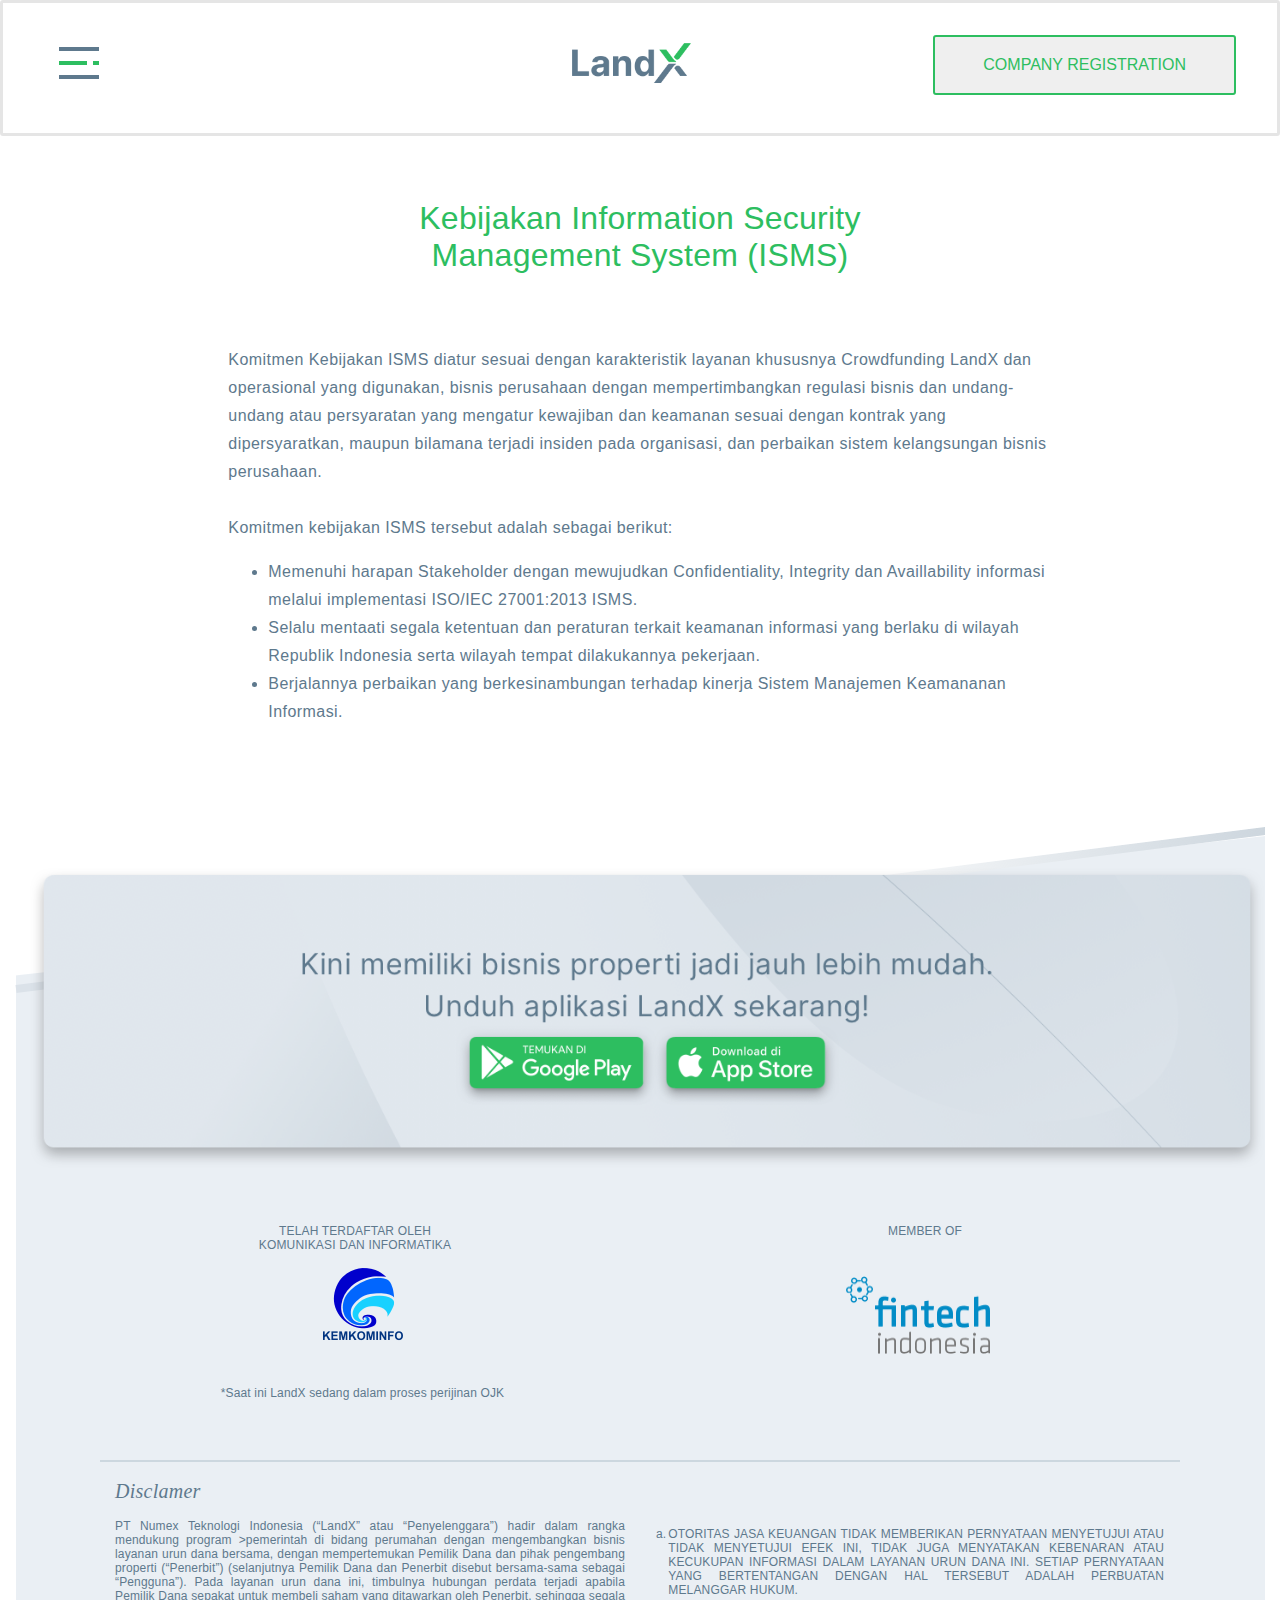
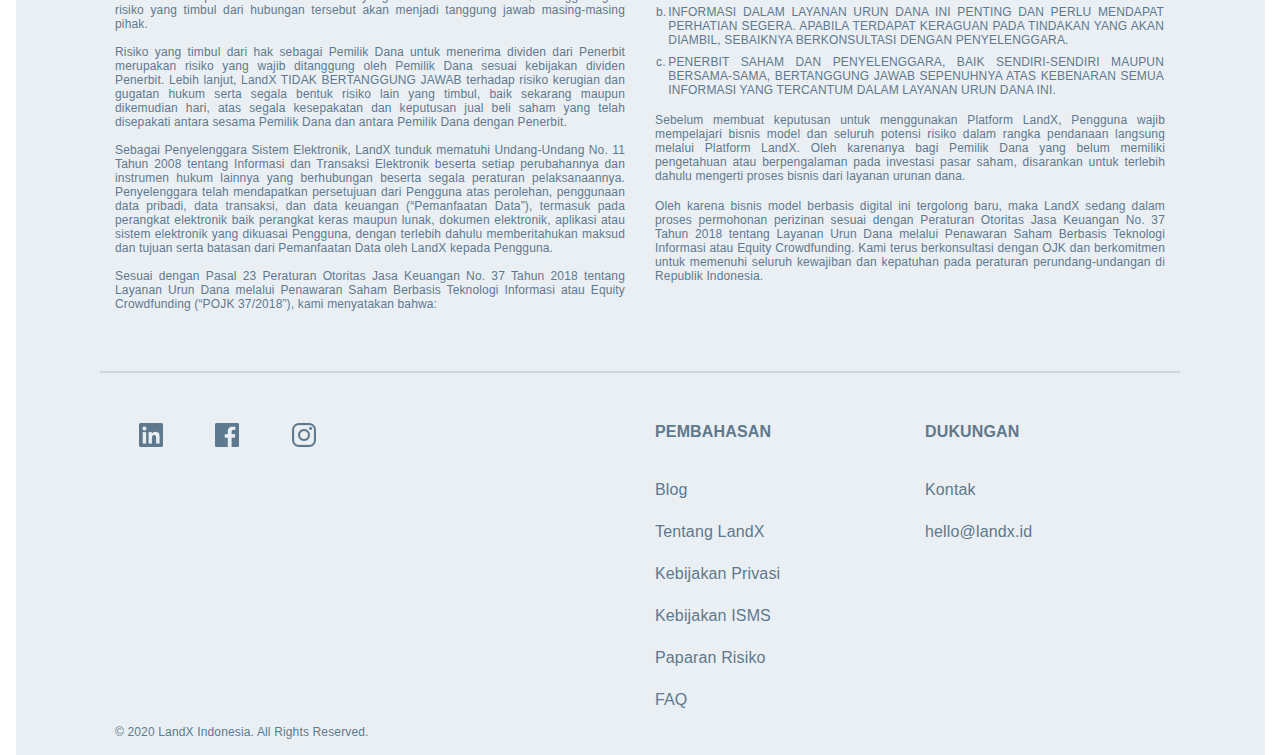
==== isms_page.html @ e966cb38 "Merge pull request #1 from aanragilj/landingaan" ====
<!doctype html>
<html lang="en">
  <head>
    <!-- Required meta tags -->
    <meta charset="utf-8">
    <meta name="viewport" content="width=device-width, initial-scale=1, shrink-to-fit=no">

    <!-- Bootstrap CSS -->
    <link rel="stylesheet" href="https://stackpath.bootstrapcdn.com/bootstrap/4.4.1/css/bootstrap.min.css" integrity="sha384-Vkoo8x4CGsO3+Hhxv8T/Q5PaXtkKtu6ug5TOeNV6gBiFeWPGFN9MuhOf23Q9Ifjh" crossorigin="anonymous">
    <link rel="stylesheet" type="text/css" href="style_isms.css">

    <title>Kebijakan ISMS</title>
  </head>

  <body>

    <!-- Navbar -->

    <div class="container-fluid sticky-top" style="padding: 32px 24px;" id="navbar">
        <div class="row">
          <div class="col-lg" style="text-align:left">
            <img src="img/hamburgerMenu.svg" alt="hamburgerMenu" id="hamburgerMenu">
          </div>
          <div class="col-lg" style="text-align:center" class="img-fluid">
            <img src="img/LandX_Logo.png" alt="LandX Logo" id="logolandx">
          </div>
          <div class="col-lg" style="text-align:right" id="companyregistration" class="img-fliuid">
            <button id="lx_btn_outline">COMPANY REGISTRATION</button> 
          </div>
        </div>
      </div>

      <!-- Tittle -->

      <div class="container-fluid" style="padding: 0px 0px;">
        <div class="row">
          <div class="col-lg">
            <h1 id="h-1" style="text-align: center;">Kebijakan Information Security <br>Management System (ISMS)</h1>  
          <div class="col-lg" style="text-align: center;" style="padding-top: 32px;">
          </div>
      <div class="container-fluid" style="padding-top: 48px;">
        <div class="row">
          <div class="col-2" style="padding: 0x 0px;">
          </div>

          <div class="col-8">
            <p class="p2">
                Komitmen Kebijakan ISMS diatur sesuai dengan karakteristik layanan khususnya Crowdfunding LandX dan operasional 
                yang digunakan, bisnis perusahaan dengan mempertimbangkan regulasi bisnis dan undang-undang atau persyaratan yang 
                mengatur kewajiban dan keamanan sesuai dengan kontrak yang dipersyaratkan, maupun bilamana terjadi insiden pada organisasi, 
                dan perbaikan sistem kelangsungan bisnis perusahaan.</br>
              
            <br>
            Komitmen kebijakan ISMS tersebut adalah sebagai berikut: <br>
            <ul>
              <li class="p2">Memenuhi harapan Stakeholder dengan mewujudkan Confidentiality, Integrity dan Availlability informasi melalui 
                implementasi ISO/IEC 27001:2013 ISMS. </li>
              <li class="p2">Selalu mentaati segala ketentuan dan peraturan terkait keamanan informasi yang berlaku di wilayah Republik 
                Indonesia serta wilayah tempat dilakukannya pekerjaan.</li>
              <li class="p2">Berjalannya perbaikan yang berkesinambungan terhadap kinerja Sistem Manajemen Keamananan Informasi.</li>
            </ul>
          </div>

          <div class="col-2">
          </div>
        </div>

      <!--Footer-->

    <div class="container-fluid" id="lx_footer" style="padding-top: 126px">

      <div class="row">
    
        <div class="col-lg" style="text-align: center;" class="img-fluid">
          <img src="img/card_unduh.png" id="card_unduh">
          <div class="col" style="text-align: center;">
          <div class="row" style="text-align: center;">
    
            <div class="container" style="padding-top: 56px;">
            <div class="row">
            <div class="col" style="text-align: center;">
              <p id="p4">TELAH TERDAFTAR OLEH <br> KOMUNIKASI DAN INFORMATIKA </br></p>
            </div>
            <div class="col" style="text-align: center;">
              <p id="p4">MEMBER OF</p>
            </div>
          </div>
      <div class="container">
        <div class="row">
        <div class="col" style="text-align: center;" style="padding-top: 32px;">
          <img src="img/logo_kemkominfo.png" id="logo_kemkominfo">
        </div>
        <div class="col" style="text-align: center;" style="padding-top: 32px;">
          <img src="img/Fintech Logo.png" id="fintech_indo">
        </div>
        </div>
      </div>
          <div class="container">
            <div class="row">
            <div class="col" style="text-align: center;" style="padding-top: 96px;">
              <p id="p4" style="padding-top: 32px;">*Saat ini LandX sedang dalam proses perijinan OJK</p>
            </div>
            <div class="col" style="text-align: center;">
              <p id="p3" style="padding-top: 32px;"></p>
            </div>
          </div>
            <div class="containter-fluid">
              <div class="row">
                <div class="col" style="padding-top: 32px;" style="text-align: center;">
                  <img src="img/line_footer.png" id="line_footer">
                </div>
              </div>
            <div class="container-fluid">
              <div class="row">
                <div class="col">
                  <p id="p2-1" style="text-align: left;"><i>Disclamer</i></p>
                </div>
              </div>
              <div class="row">
                <div class="col">
                  <p id="p4" style="text-align: justify;">
                    PT Numex Teknologi Indonesia (“LandX” atau “Penyelenggara”) hadir dalam rangka mendukung program
                    >pemerintah di bidang perumahan dengan mengembangkan bisnis layanan urun dana bersama, dengan
                    mempertemukan Pemilik Dana dan pihak pengembang properti (“Penerbit”) (selanjutnya Pemilik Dana 
                    dan Penerbit disebut bersama-sama sebagai “Pengguna”). Pada layanan urun dana ini, 
                    timbulnya hubungan perdata terjadi apabila Pemilik Dana sepakat untuk membeli saham yang ditawarkan 
                    oleh Penerbit, sehingga segala risiko yang timbul dari hubungan tersebut akan menjadi tanggung jawab 
                    masing-masing pihak.</br>
    
                    
                    <br>Risiko yang timbul dari hak sebagai Pemilik Dana untuk menerima dividen dari Penerbit 
                    merupakan risiko yang wajib ditanggung oleh Pemilik Dana sesuai kebijakan dividen Penerbit. Lebih lanjut, 
                    LandX TIDAK BERTANGGUNG JAWAB terhadap risiko kerugian dan gugatan hukum serta segala bentuk risiko lain yang timbul, 
                    baik sekarang maupun dikemudian hari, atas segala kesepakatan dan keputusan jual beli saham yang telah disepakati 
                    antara sesama Pemilik Dana dan antara Pemilik Dana dengan Penerbit.</br>
                    
                    <br>
                    Sebagai Penyelenggara Sistem Elektronik, LandX tunduk mematuhi Undang-Undang No. 11 Tahun 2008 
                    tentang Informasi dan Transaksi Elektronik beserta setiap perubahannya dan instrumen hukum lainnya 
                    yang berhubungan beserta segala peraturan pelaksanaannya. Penyelenggara telah mendapatkan persetujuan 
                    dari Pengguna atas perolehan, penggunaan data pribadi, data transaksi, dan data keuangan (“Pemanfaatan Data”), 
                    termasuk pada perangkat elektronik baik perangkat keras maupun lunak, dokumen elektronik, aplikasi atau sistem 
                    elektronik yang dikuasai Pengguna, dengan terlebih dahulu memberitahukan maksud dan tujuan serta batasan dari 
                    Pemanfaatan Data oleh LandX kepada Pengguna. </br>
                    
                    <br>
                    Sesuai dengan Pasal 23 Peraturan Otoritas Jasa Keuangan No. 37 Tahun 2018 
                    tentang Layanan Urun Dana melalui Penawaran Saham Berbasis Teknologi Informasi 
                    atau Equity Crowdfunding (“POJK 37/2018”), kami menyatakan bahwa: <br>
                  </p>
                </div>
                <div class="col" style="text-align: right;" class="">
                  <table>
                    <tr>
                      <td id="p6" style="vertical-align: text-top;">a.</td>
                      <td id="p6" style="text-align: justify;">OTORITAS JASA KEUANGAN TIDAK MEMBERIKAN PERNYATAAN MENYETUJUI ATAU TIDAK MENYETUJUI
                        EFEK INI, TIDAK JUGA MENYATAKAN KEBENARAN ATAU KECUKUPAN INFORMASI DALAM LAYANAN URUN
                        DANA INI. SETIAP PERNYATAAN YANG BERTENTANGAN DENGAN HAL TERSEBUT ADALAH PERBUATAN MELANGGAR HUKUM.</td>
                    </tr>
                    <tr>
                      <td id="p6" style="vertical-align: text-top;">b.</td>
                      <td id="p6" style="text-align: justify;">INFORMASI DALAM LAYANAN URUN DANA INI PENTING DAN PERLU MENDAPAT PERHATIAN SEGERA. 
                        APABILA TERDAPAT KERAGUAN PADA TINDAKAN YANG AKAN DIAMBIL, SEBAIKNYA BERKONSULTASI 
                        DENGAN PENYELENGGARA.</td>
                    </tr>
                    <tr>
                      <td id="p6" style="vertical-align: text-top;">c.</td>
                      <td id="p6" style="text-align: justify;">PENERBIT SAHAM DAN PENYELENGGARA, BAIK SENDIRI-SENDIRI MAUPUN BERSAMA-SAMA, 
                        BERTANGGUNG JAWAB SEPENUHNYA ATAS KEBENARAN SEMUA INFORMASI YANG TERCANTUM DALAM 
                        LAYANAN URUN DANA INI.</td>
                    </tr>
                  </table>
                  
                  <p id="p7" style="text-align: justify;">
                    Sebelum membuat keputusan untuk menggunakan Platform LandX, Pengguna wajib mempelajari 
                    bisnis model dan seluruh potensi risiko dalam rangka pendanaan langsung melalui Platform LandX. 
                    Oleh karenanya bagi Pemilik Dana yang belum memiliki pengetahuan atau berpengalaman pada investasi 
                    pasar saham, disarankan untuk terlebih dahulu mengerti proses bisnis dari layanan urunan dana.
                  </p>
    
                  <p id="p7" style="text-align: justify;">
                    Oleh karena bisnis model berbasis digital ini tergolong baru, maka LandX sedang dalam proses permohonan 
                    perizinan sesuai dengan Peraturan Otoritas Jasa Keuangan No. 37 Tahun 2018 tentang Layanan Urun Dana melalui 
                    Penawaran Saham Berbasis Teknologi Informasi atau Equity Crowdfunding. Kami terus berkonsultasi dengan OJK 
                    dan berkomitmen untuk memenuhi seluruh kewajiban dan kepatuhan pada peraturan perundang-undangan di Republik Indonesia.
                  </p>
    
                </div>
              </div>
            </div>
    
    
            
            <div class="containter-fluid">
              <div class="row">
                <div class="col-lg" style="padding-top: 32px;" style="text-align: center;">
                  <img src="img/line_footer.png" id="line_footer">
                </div>
              </div>
    
            <div class="container">
              <div class="row">
                <div class="col" style="text-align: left;">
                  <img src="img/linkedin_logo.png" id="socmed_logo">
                  <img src="img/facebook_logo.png" id="socmed_logo">
                  <img src="img/instagram_logo.png" id="socmed_logo">
                </div>
    
                <div class="col" style="text-align: left;">
                  <link rel="stylesheet">
                </div>
                
              <div class="col-lg">
                <img class="col">
                <p id="p8" style="text-align: left;"><b>PEMBAHASAN</b></p>
                <p id="p9" style="text-align: left;">Blog</p>
                <p id="p9" style="text-align: left;">Tentang LandX</p>
                <p id="p9" style="text-align: left;">Kebijakan Privasi</p>
                <p id="p9" style="text-align: left;">Kebijakan ISMS</p>
                <p id="p9" style="text-align: left;">Paparan Risiko</p>
                <p id="p9" style="text-align: left;">FAQ</p>
             </div>
    
             <div class="col-lg">
              <img class="col">
              <p id="p8" style="text-align: left;"><b>DUKUNGAN</b></p>
              <p id="p9" style="text-align: left;">Kontak</p>
              <p id="p9" style="text-align: left;">hello@landx.id</p>
           </div>
           <div class="container">
             <div class="row">
               <div class="col" style="text-align: left;">
                <p id="p7">© 2020 LandX Indonesia. All Rights Reserved.</p>
               </div>
               <div class="col">
                 <p></p>
               </div>
             </div>
             <div class="container">
              <div class="row">
                <div class="col" style="text-align: left;">
                 <p id="p7"></p>
                </div>
           </div>
          </div>
        </div>
      </div>

    <!-- Optional JavaScript -->
    <!-- jQuery first, then Popper.js, then Bootstrap JS -->
    <script src="https://code.jquery.com/jquery-3.4.1.slim.min.js" integrity="sha384-J6qa4849blE2+poT4WnyKhv5vZF5SrPo0iEjwBvKU7imGFAV0wwj1yYfoRSJoZ+n" crossorigin="anonymous"></script>
    <script src="https://cdn.jsdelivr.net/npm/popper.js@1.16.0/dist/umd/popper.min.js" integrity="sha384-Q6E9RHvbIyZFJoft+2mJbHaEWldlvI9IOYy5n3zV9zzTtmI3UksdQRVvoxMfooAo" crossorigin="anonymous"></script>
    <script src="https://stackpath.bootstrapcdn.com/bootstrap/4.4.1/js/bootstrap.min.js" integrity="sha384-wfSDF2E50Y2D1uUdj0O3uMBJnjuUD4Ih7YwaYd1iqfktj0Uod8GCExl3Og8ifwB6" crossorigin="anonymous"></script>
  </body>
</html>
---- style_isms.css ----
@import url('https://rsms.me/inter/inter.css');
html { font-family: 'Inter', sans-serif; }
@supports (font-variation-settings: normal) {
  html { font-family: 'Inter var', sans-serif; }
}

#navbar {
    background-color: #ffffff;
    width: 100%;
    height: 136px;
    border-style: solid;
    border-color: #e5e5e5;
    border-radius: 3px;
}

#hamburgerMenu {
    position: relative;
    position: center;
    padding-top: 12px;
    padding-left: 32px;
}

#logolandx {
    height: 48px;
    padding-top: 8px;
}

#lx_btn_outline {
    size: 48px;
    border-style: solid;
    border-color: #2DBE60;
    padding-right: 32px;
    border-radius: 3px;
    padding: 16px 48px;
    font-family: 'Inter var', sans-serif;
    color: #2DBE60;
}

#companyregistration {
    background-color: #ffffff;
    color: #2DBE60;
    padding-right: 32px;
}


#lx_footer {
    background-image: url(img/footerBackground1.png);
    background-repeat: no-repeat;
    padding-top: 96px;
    width: auto;
    height: auto;
}

#h1 {
    font-family: 'Inter', sans-serif;
    font-size: 32px;
    font-weight: normal;
    font-stretch: normal;
    font-style: normal;
    line-height: normal;
    letter-spacing: 0.25px;
    padding: 16px 300px;
    padding-top: 64px;
    padding-bottom: 32x;
    text-align: center;
    color: #5e798d;
}

#h-1 {
    font-family: 'Inter', sans-serif;
    font-size: 32px;
    font-weight: normal;
    font-stretch: normal;
    font-style: normal;
    line-height: normal;
    letter-spacing: 0.25px;
    padding: 16px 300px;
    padding-top: 64px;
    padding-bottom: 32x;
    text-align: left;
    color: #2dbe60;
}

#card {
    height: 614px;
    width: 446px;
}

#secureimg {
    width: 654px;
    height: 500px;
}

#h2 {
    font-family: 'Inter', sans-serif;
    font-size: 34px;
    font-weight: normal;
    font-stretch: normal;
    font-style: normal;
    line-height: normal;
    letter-spacing: 0.25px;
    padding: 16px 300px;
    padding-top: 64px;
    padding-bottom: 0x;
    text-align: center;
    color: #2dbe60;
}

#p1 {
    font-family: 'Inter', sans-serif;
    font-size: 24px;
    font-weight: bold;
    font-stretch: normal;
    font-style: bold;
    line-height: normal;
    letter-spacing: 0.25px;
    color: #5e798d;
    text-align: left;
    padding-top: 32px;
}   

#p2 {

    font-family: 'Inter', sans-serif;
    width: 928px;
    font-size: 16px;
    font-weight: normal;
    font-stretch: normal;
    font-style: normal;
    line-height: 1.75;
    letter-spacing: 0.44px;
    color: #5e798d;
    text-align: left;
    padding-top: 16px;
}   

.p2 {
    font-family: 'Inter', sans-serif;
    font-size: 16px;
    font-weight: normal;
    font-stretch: normal;
    font-style: normal;
    line-height: 1.75;
    letter-spacing: 0.44px;
    color: #5e798d;
    text-align: left;
}

#p2-1 {
    font-family: 'Inter';
    color: #5e798d;
    font-size: 20px;
    font-weight: normal;
    font-stretch: normal;
    font-style: bold;
    line-height: normal;
    letter-spacing: 0.25px;
    text-align: center;
    padding-top: 8px;
}   

#p3 {
    font-family: 'Inter', sans-serif;
    font-size: 20px;
    font-stretch: normal;
    font-style: normal;
    line-height: normal;
    letter-spacing: 0.25px;
    color: #2dbe60;
    text-align: center;
    padding-top: 32px;
} 

#p4 {
    font-family: 'Inter-Regular', sans-serif;
    font-size: 12px;
    font-weight: 500;
    font-stretch: normal;
    font-style: normal;
    line-height: normal;
    letter-spacing: 0.15px;
    text-align: center;
    color: #5e798d;
    padding-top: 0px; 
    padding-bottom: 16px; 
    margin: 0px;
}

#p4-1 {
    font-family: 'Inter-Regular', sans-serif;
    font-size: 20px;
    font-weight: 500;
    font-stretch: normal;
    font-style: normal;
    line-height: normal;
    letter-spacing: 0.15px;
    text-align: center;
    color: #5e798d;
    padding-top: 0px; 
    padding-bottom: 16px; 
    margin: 0px;
}

#p5 {
    font-family: 'Inter-Regular', sans-serif;
    font-size: 12px;
    font-weight: 500;
    font-stretch: normal;
    font-style: normal;
    line-height: normal;
    letter-spacing: 0.15px;
    text-align: left;
    color: #5e798d;
    padding-top: 40px; 
    padding-bottom: 0px; 
    margin: 0px;
}

#p6 {
    font-family: 'Inter-Regular', sans-serif;
    font-size: 12px;
    font-weight: 500;
    font-stretch: normal;
    font-style: normal;
    line-height: normal;
    letter-spacing: 0.15px;
    text-align: left;
    color: #5e798d;
    padding-top: 8px; 
    padding-bottom: 0px; 
    margin: 0px;
}

#p7 {
    font-family: 'Inter-Regular', sans-serif;
    font-size: 12px;
    font-weight: 500;
    font-stretch: normal;
    font-style: normal;
    line-height: normal;
    letter-spacing: 0.15px;
    text-align: left;
    color: #5e798d;
    padding-top: 16px; 
    padding-bottom: 0px; 
    margin: 0px;
}

#p8 {
    font-family: 'Inter-Regular', sans-serif;
    text-align: left;
    font-size: 16px;
    font-weight: 500;
    font-stretch: normal;
    font-style: bold;
    line-height: normal;
    letter-spacing: 0.15px;
    text-align: center;
    color: #5e798d;
    padding-top: 16px; 
    padding-bottom: 16px; 
    margin: 0px;
}

#p9 {
    font-family: 'Inter-Regular', sans-serif;
    text-align: left;
    font-size: 16px;
    font-weight: 500;
    font-stretch: normal;
    font-style: bold;
    line-height: normal;
    letter-spacing: 0.15px;
    text-align: center;
    color: #5e798d;
    padding-top: 24px; 
    padding-bottom: 0px; 
    margin: 0px;
}



<!--Card-->s

#circle {
    text-align: center;
}

#card_unduh {
    height: 300px;
}

<!--Footer-->

#logo_kemkominfo{
    height: 86px;
    padding-top: 8px;
}

#fintech_indo {
    width: 144px;
    height: 86px;
    padding-top: 8px;
}

#line_footer {
    width: 100%;
    height: 2px;
}

#prev_icon {
    color: green;
}

#next_icon {
    color: green;
}

#fa-linkedin {
    color: #5e798d;
    text-align: left;
    padding-top: 16px;
    height: 50px;
    margin: 24px;
}

#fa-facebook {
    color: #5e798d;
    text-align: left;
    padding-top: 16px;
    height: 40px;
    margin: 24px;   
}

#fa-instagram {
    color: #5e798d;
    text-align: left;
    padding-top: 16px;
    height: 40px;
    margin: 24px;
}

#socmed_logo {
    text-align: left;
    padding-top: 16px;
    height: 40px;
    margin: 24px;

}
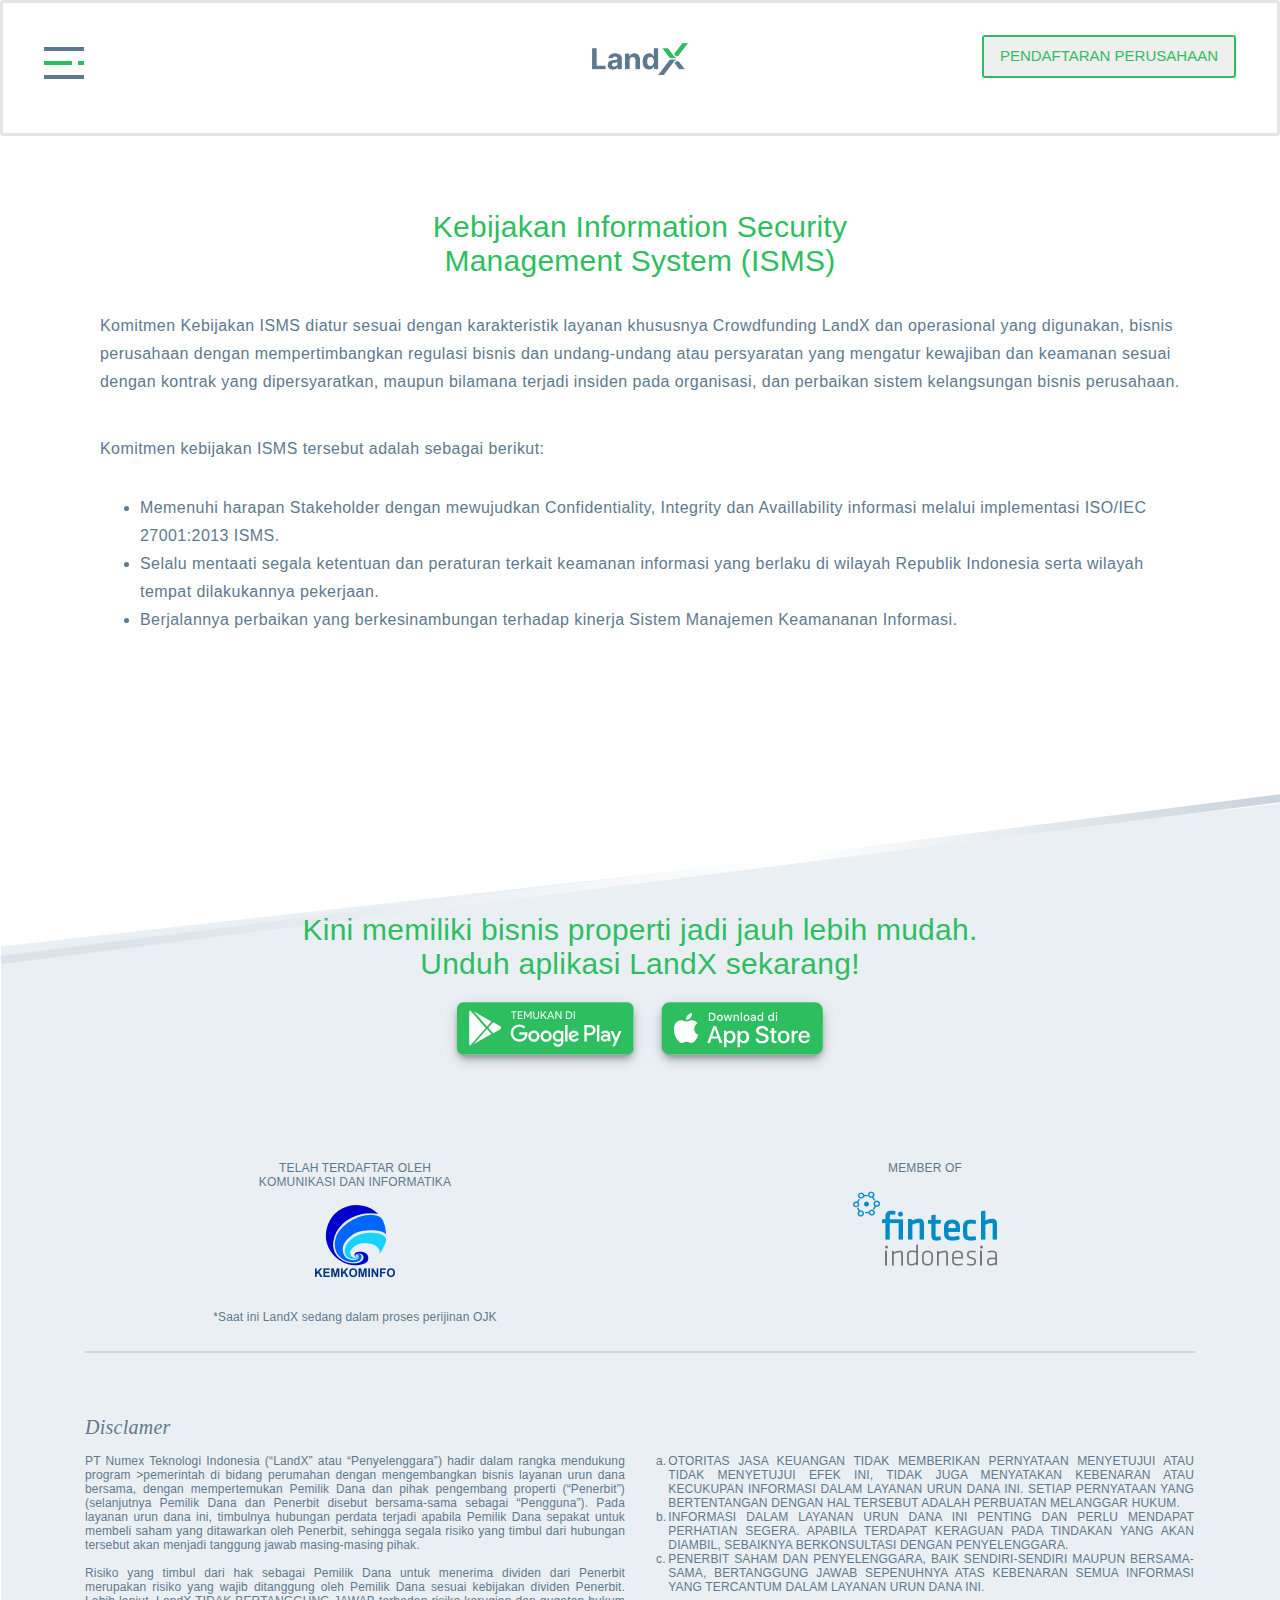
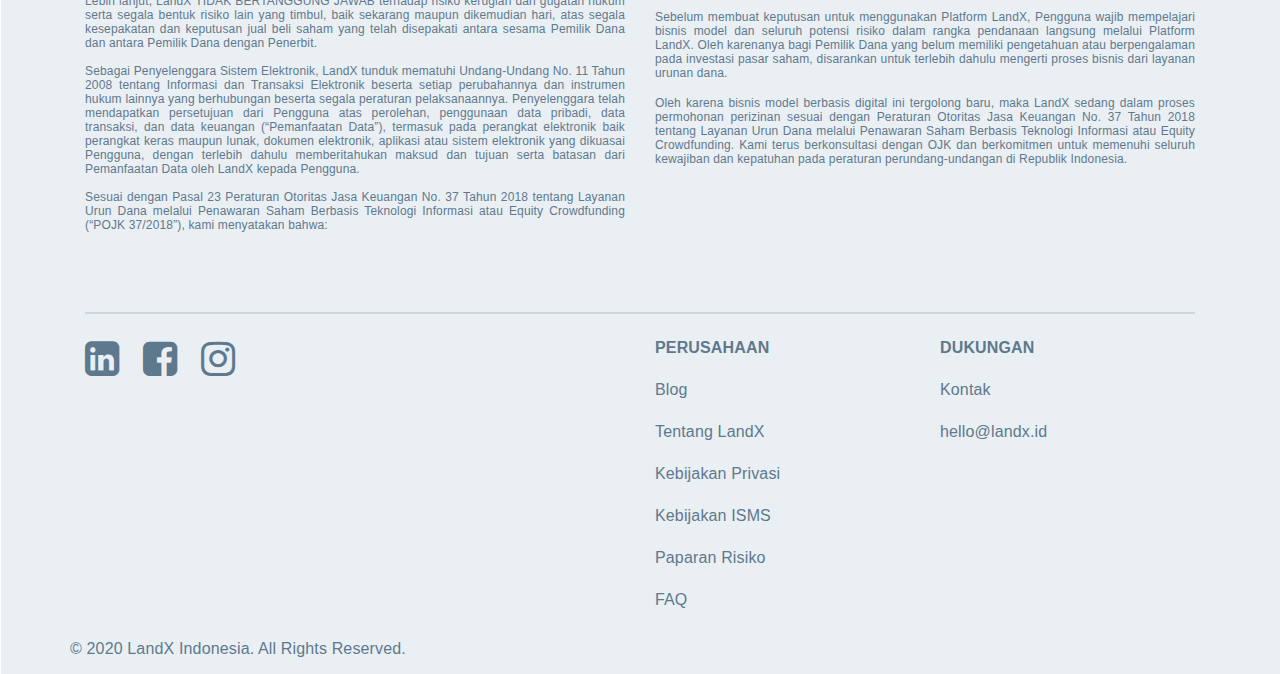
==== commit 3f12077d: "updating page" ====
--- a/isms_page.html
+++ b/isms_page.html
@@ -1,255 +1,235 @@
-<!doctype html>
+<!DOCTYPE html>
 <html lang="en">
-  <head>
+<head>
+    
     <!-- Required meta tags -->
-    <meta charset="utf-8">
-    <meta name="viewport" content="width=device-width, initial-scale=1, shrink-to-fit=no">
+    <meta charset="UTF-8">
+    <meta name="viewport" content="width=device-width, initial-scale=1.0">
 
     <!-- Bootstrap CSS -->
     <link rel="stylesheet" href="https://stackpath.bootstrapcdn.com/bootstrap/4.4.1/css/bootstrap.min.css" integrity="sha384-Vkoo8x4CGsO3+Hhxv8T/Q5PaXtkKtu6ug5TOeNV6gBiFeWPGFN9MuhOf23Q9Ifjh" crossorigin="anonymous">
     <link rel="stylesheet" type="text/css" href="style_isms.css">
+    <link rel="stylesheet" href="https://cdnjs.cloudflare.com/ajax/libs/font-awesome/4.7.0/css/font-awesome.min.css">
+    <link rel="stylesheet" href="https://www.w3schools.com/w3css/4/w3.css">
+    <script src="https://code.jquery.com/jquery-3.5.1.slim.min.js" integrity="sha384-DfXdz2htPH0lsSSs5nCTpuj/zy4C+OGpamoFVy38MVBnE+IbbVYUew+OrCXaRkfj" crossorigin="anonymous"></script>
+    <script src="https://cdn.jsdelivr.net/npm/popper.js@1.16.0/dist/umd/popper.min.js" integrity="sha384-Q6E9RHvbIyZFJoft+2mJbHaEWldlvI9IOYy5n3zV9zzTtmI3UksdQRVvoxMfooAo" crossorigin="anonymous"></script>
+    <script src="https://stackpath.bootstrapcdn.com/bootstrap/4.5.0/js/bootstrap.min.js" integrity="sha384-OgVRvuATP1z7JjHLkuOU7Xw704+h835Lr+6QL9UvYjZE3Ipu6Tp75j7Bh/kR0JKI" crossorigin="anonymous"></script>
 
     <title>Kebijakan ISMS</title>
-  </head>
-
-  <body>
-
-    <!-- Navbar -->
-
-    <div class="container-fluid sticky-top" style="padding: 32px 24px;" id="navbar">
-        <div class="row">
-          <div class="col-lg" style="text-align:left">
-            <img src="img/hamburgerMenu.svg" alt="hamburgerMenu" id="hamburgerMenu">
-          </div>
-          <div class="col-lg" style="text-align:center" class="img-fluid">
-            <img src="img/LandX_Logo.png" alt="LandX Logo" id="logolandx">
-          </div>
-          <div class="col-lg" style="text-align:right" id="companyregistration" class="img-fliuid">
-            <button id="lx_btn_outline">COMPANY REGISTRATION</button> 
-          </div>
+
+</head>
+<body>
+    
+        <!-- Navigation bar -->
+    
+        <div class="container-fluid sticky-top" style="padding: 32px 24px;" id="navbar">
+
+            <div class="row row-cols-3">
+                <div class="float-sm-left float-md-left" id="hamburgerMenu">
+                  <img src="img/hamburgerMenu.svg" alt="hamburgerMenu" >
+                </div>
+                <div class="col" style="text-align:center" class="img-fluid">
+                  <img src="img/LandX_Logo.png" alt="LandX Logo" id="logolandx">
+                </div>
+                <div class="col" style="text-align:right" id="companyregistration" class="img-fliuid">
+                  <button id="lx_btn_outline">PENDAFTARAN PERUSAHAAN</button>
+                </div> 
+            </div>
+    
         </div>
-      </div>
-
-      <!-- Tittle -->
-
-      <div class="container-fluid" style="padding: 0px 0px;">
-        <div class="row">
-          <div class="col-lg">
-            <h1 id="h-1" style="text-align: center;">Kebijakan Information Security <br>Management System (ISMS)</h1>  
-          <div class="col-lg" style="text-align: center;" style="padding-top: 32px;">
-          </div>
-      <div class="container-fluid" style="padding-top: 48px;">
-        <div class="row">
-          <div class="col-2" style="padding: 0x 0px;">
-          </div>
-
-          <div class="col-8">
-            <p class="p2">
-                Komitmen Kebijakan ISMS diatur sesuai dengan karakteristik layanan khususnya Crowdfunding LandX dan operasional 
-                yang digunakan, bisnis perusahaan dengan mempertimbangkan regulasi bisnis dan undang-undang atau persyaratan yang 
-                mengatur kewajiban dan keamanan sesuai dengan kontrak yang dipersyaratkan, maupun bilamana terjadi insiden pada organisasi, 
-                dan perbaikan sistem kelangsungan bisnis perusahaan.</br>
-              
-            <br>
-            Komitmen kebijakan ISMS tersebut adalah sebagai berikut: <br>
-            <ul>
-              <li class="p2">Memenuhi harapan Stakeholder dengan mewujudkan Confidentiality, Integrity dan Availlability informasi melalui 
-                implementasi ISO/IEC 27001:2013 ISMS. </li>
-              <li class="p2">Selalu mentaati segala ketentuan dan peraturan terkait keamanan informasi yang berlaku di wilayah Republik 
-                Indonesia serta wilayah tempat dilakukannya pekerjaan.</li>
-              <li class="p2">Berjalannya perbaikan yang berkesinambungan terhadap kinerja Sistem Manajemen Keamananan Informasi.</li>
-            </ul>
-          </div>
-
-          <div class="col-2">
-          </div>
+    
+        <!-- Headline ISMS -->
+
+        <div class="container">
+            <div class="row justify-content-center mx-auto">
+                <div class="col-12" style="padding-top: 0px;">
+                    <h1 id="Now-you-can-invest-i" style="text-align: center;">Kebijakan Information Security <br> Management System (ISMS)</h1>
+                </div>
+            </div>   
+
+        <!-- ISMS Rules -->
+
+            <div class="row justify-content-center mx-auto">
+                <div class="col-12">
+                    <p class="p2" style="padding-top: 24px;">Komitmen Kebijakan ISMS diatur sesuai dengan karakteristik layanan khususnya Crowdfunding LandX dan operasional 
+                        yang digunakan, bisnis perusahaan dengan mempertimbangkan regulasi bisnis dan undang-undang atau persyaratan yang 
+                        mengatur kewajiban dan keamanan sesuai dengan kontrak yang dipersyaratkan, maupun bilamana terjadi insiden pada organisasi, 
+                        dan perbaikan sistem kelangsungan bisnis perusahaan.</br></p>
+                    <p class="p2" style="padding-top: 24px;">Komitmen kebijakan ISMS tersebut adalah sebagai berikut:</p>
+
+                    <ul style="padding-top: 16px; padding-bottom: 64px;">
+                        <li class="p2">Memenuhi harapan Stakeholder dengan mewujudkan Confidentiality, Integrity dan Availlability informasi melalui 
+                            implementasi ISO/IEC 27001:2013 ISMS.</li>
+                        <li class="p2">Selalu mentaati segala ketentuan dan peraturan terkait keamanan informasi yang berlaku di wilayah Republik 
+                            Indonesia serta wilayah tempat dilakukannya pekerjaan.</li>
+                        <li class="p2">Berjalannya perbaikan yang berkesinambungan terhadap kinerja Sistem Manajemen Keamananan Informasi.</li>
+                    </ul>
+                </div>
+            </div>
         </div>
 
-      <!--Footer-->
-
-    <div class="container-fluid" id="lx_footer" style="padding-top: 126px">
-
-      <div class="row">
-    
-        <div class="col-lg" style="text-align: center;" class="img-fluid">
-          <img src="img/card_unduh.png" id="card_unduh">
-          <div class="col" style="text-align: center;">
-          <div class="row" style="text-align: center;">
-    
-            <div class="container" style="padding-top: 56px;">
+            <!-- Footer Bar -->
+    
+        <div class="container-fluid" id="lx_footer" style="padding-top: 126px">
             <div class="row">
-            <div class="col" style="text-align: center;">
-              <p id="p4">TELAH TERDAFTAR OLEH <br> KOMUNIKASI DAN INFORMATIKA </br></p>
-            </div>
-            <div class="col" style="text-align: center;">
-              <p id="p4">MEMBER OF</p>
-            </div>
-          </div>
-      <div class="container">
-        <div class="row">
-        <div class="col" style="text-align: center;" style="padding-top: 32px;">
-          <img src="img/logo_kemkominfo.png" id="logo_kemkominfo">
+    
+        <!-- CTA Button -->
+            
+                <div class="col-sm" style="text-align: center;" class="img-fluid">
+                    <h1 id="Now-you-can-invest-i" style="text-align: center;">Kini memiliki bisnis properti jadi jauh lebih mudah.<br> Unduh aplikasi LandX sekarang!</h1>
+    
+                    <div class="row d-flex-inline justify-content-center storeContainer pb-5" style="padding-bottom:56px">
+                        <div class="row d-flex-inline justify-content-center storeContainer pb-5" style="padding-top: 0px;">
+                            <img src="img/btn_googleplay.svg" alt="Play Store" style="height:80px;">
+                            <img src="img/btn_appstore.svg" alt="App Store" style="height:80px;"> 
+                        </div>
+                    </div>
+    
+        <!-- Member of Organization -->
+    
+            <div class="container" style="padding-top: 0px;">
+                    <div class="row">
+                    <div class="col" style="text-align: center;" style="padding-top: 96px;">
+                        <p class="p4">TELAH TERDAFTAR OLEH<br>KOMUNIKASI DAN INFORMATIKA</p>  
+                        <img src="img/logo_kemkominfo.png" class="logo_kemkominfo">
+                        <p class="p4" style="padding-top: 32px;">*Saat ini LandX sedang dalam proses perijinan OJK</p>
+                    </div>
+                <div class="col" style="text-align: center;">
+                        <p class="p4">MEMBER OF</p>
+                        <img src="img/Fintech Logo.png" class="fintech_indo">
+                        <p class="p3" style="padding-top: 32px;"></p>
+                    </div>
+                </div>
+    
+        <!-- Disclamer -->
+    
+            <div class="containter-fluid">
+                <div class="row mb-5">
+                    <div class="col-12" style="padding-top: 0px;" style="text-align: center;">
+                        <img src="img/line_footer.png" class="line_footer">
+                    </div>
+                </div>
+                <div class="row">
+                    <div class="col">
+                        <p class="p2-1" style="text-align: left;"><i>Disclamer</i></p>
+                    </div>
+                </div>
+                <div class="row mb-5">
+                    <div class="col-12 col-sm-12 col-md-12 col-lg-6 mt-2col">
+                    <p class="p4" style="text-align: justify;">
+                        PT Numex Teknologi Indonesia (“LandX” atau “Penyelenggara”) hadir dalam rangka mendukung program
+                        >pemerintah di bidang perumahan dengan mengembangkan bisnis layanan urun dana bersama, dengan
+                        mempertemukan Pemilik Dana dan pihak pengembang properti (“Penerbit”) (selanjutnya Pemilik Dana 
+                        dan Penerbit disebut bersama-sama sebagai “Pengguna”). Pada layanan urun dana ini, 
+                        timbulnya hubungan perdata terjadi apabila Pemilik Dana sepakat untuk membeli saham yang ditawarkan 
+                        oleh Penerbit, sehingga segala risiko yang timbul dari hubungan tersebut akan menjadi tanggung jawab 
+                        masing-masing pihak.</br>
+    
+                        
+                        <br>Risiko yang timbul dari hak sebagai Pemilik Dana untuk menerima dividen dari Penerbit 
+                        merupakan risiko yang wajib ditanggung oleh Pemilik Dana sesuai kebijakan dividen Penerbit. Lebih lanjut, 
+                        LandX TIDAK BERTANGGUNG JAWAB terhadap risiko kerugian dan gugatan hukum serta segala bentuk risiko lain yang timbul, 
+                        baik sekarang maupun dikemudian hari, atas segala kesepakatan dan keputusan jual beli saham yang telah disepakati 
+                        antara sesama Pemilik Dana dan antara Pemilik Dana dengan Penerbit.</br>
+                        
+                        <br>
+                        Sebagai Penyelenggara Sistem Elektronik, LandX tunduk mematuhi Undang-Undang No. 11 Tahun 2008 
+                        tentang Informasi dan Transaksi Elektronik beserta setiap perubahannya dan instrumen hukum lainnya 
+                        yang berhubungan beserta segala peraturan pelaksanaannya. Penyelenggara telah mendapatkan persetujuan 
+                        dari Pengguna atas perolehan, penggunaan data pribadi, data transaksi, dan data keuangan (“Pemanfaatan Data”), 
+                        termasuk pada perangkat elektronik baik perangkat keras maupun lunak, dokumen elektronik, aplikasi atau sistem 
+                        elektronik yang dikuasai Pengguna, dengan terlebih dahulu memberitahukan maksud dan tujuan serta batasan dari 
+                        Pemanfaatan Data oleh LandX kepada Pengguna. </br>
+                        
+                        <br>
+                        Sesuai dengan Pasal 23 Peraturan Otoritas Jasa Keuangan No. 37 Tahun 2018 
+                        tentang Layanan Urun Dana melalui Penawaran Saham Berbasis Teknologi Informasi 
+                        atau Equity Crowdfunding (“POJK 37/2018”), kami menyatakan bahwa: <br>
+                    </p>
+                    </div>
+                <div class="col-12 col-sm-12 col-md-12 col-lg-6 mt-5col" style="text-align: right;" class="">
+                    <table>
+                        <tr>
+                        <td class="p6" style="vertical-align: text-top;">a.</td>
+                        <td class="p6" style="text-align: justify;">OTORITAS JASA KEUANGAN TIDAK MEMBERIKAN PERNYATAAN MENYETUJUI ATAU TIDAK MENYETUJUI
+                            EFEK INI, TIDAK JUGA MENYATAKAN KEBENARAN ATAU KECUKUPAN INFORMASI DALAM LAYANAN URUN
+                            DANA INI. SETIAP PERNYATAAN YANG BERTENTANGAN DENGAN HAL TERSEBUT ADALAH PERBUATAN MELANGGAR HUKUM.</td>
+                        </tr>
+                        <tr>
+                        <td class="p6" style="vertical-align: text-top;">b.</td>
+                        <td class="p6" style="text-align: justify;">INFORMASI DALAM LAYANAN URUN DANA INI PENTING DAN PERLU MENDAPAT PERHATIAN SEGERA. 
+                            APABILA TERDAPAT KERAGUAN PADA TINDAKAN YANG AKAN DIAMBIL, SEBAIKNYA BERKONSULTASI 
+                            DENGAN PENYELENGGARA.</td>
+                        </tr>
+                        <tr>
+                        <td class="p6" style="vertical-align: text-top;">c.</td>
+                        <td class="p6" style="text-align: justify;">PENERBIT SAHAM DAN PENYELENGGARA, BAIK SENDIRI-SENDIRI MAUPUN BERSAMA-SAMA, 
+                            BERTANGGUNG JAWAB SEPENUHNYA ATAS KEBENARAN SEMUA INFORMASI YANG TERCANTUM DALAM 
+                            LAYANAN URUN DANA INI.</td>
+                        </tr>
+                    </table>
+                
+                        <p class="p7" style="text-align: justify;">
+                            Sebelum membuat keputusan untuk menggunakan Platform LandX, Pengguna wajib mempelajari 
+                            bisnis model dan seluruh potensi risiko dalam rangka pendanaan langsung melalui Platform LandX. 
+                            Oleh karenanya bagi Pemilik Dana yang belum memiliki pengetahuan atau berpengalaman pada investasi 
+                            pasar saham, disarankan untuk terlebih dahulu mengerti proses bisnis dari layanan urunan dana.
+                        </p>
+    
+                        <p class="p7" style="text-align: justify;">
+                            Oleh karena bisnis model berbasis digital ini tergolong baru, maka LandX sedang dalam proses permohonan 
+                            perizinan sesuai dengan Peraturan Otoritas Jasa Keuangan No. 37 Tahun 2018 tentang Layanan Urun Dana melalui 
+                            Penawaran Saham Berbasis Teknologi Informasi atau Equity Crowdfunding. Kami terus berkonsultasi dengan OJK 
+                            dan berkomitmen untuk memenuhi seluruh kewajiban dan kepatuhan pada peraturan perundang-undangan di Republik Indonesia.
+                        </p>
+                    </div>
+                </div>
+            </div>
+    
+        <!-- Menu and Social Media List -->   
+        
+            <div class="row flex-sm-column flex-md-row flex-lg-row">
+                <div class="col-sm-12" style="padding-top: 8px; padding-bottom: 16px;" style="text-align: center;">   
+                    <img src="img/line_footer.png" class="line_footer">
+                </div>
+            </div>
+    
+            <div class="row flex-sm-column flex-md-row flex-lg-row">
+                <div class="col-sm-12 col-md-6 col-lg-6 mb-0" style="text-align: left;">
+                    <div class="social-media"></div>
+                        <ul class="list-group list-group-horizontal">
+                            <li class="li"><a href="https://www.linkedin.com/company/landx-id/" target="landx"></a><i class="fa fa-linkedin-square" aria-hidden="true"></i></li>
+                            <li class="li"><a href="https://www.facebook.com/landx.id/" target="landx"></a><i class="fa fa-facebook-square" aria-hidden="true"></i></li>
+                            <li class="li"><a href="https://www.instagram.com/landx.id/" target="landx"></a><i class="fa fa-instagram" aria-hidden="true"></i>
+                        </ul>
+                    </div>
+                <div class="col-sm-12 col-md-3 mb-3">
+                    <ul class="list-group">
+                        <li class="p8" style="text-align: left;"><b>PERUSAHAAN</b></li>
+                        <li class="p9" style="text-align: left;">Blog</li>
+                        <li class="p9" style="text-align: left;"><a href="https://aanragilj.github.io/landx_landing/about_landx.html" target="landx"></a>Tentang LandX</li>
+                        <li class="p9" style="text-align: left;">Kebijakan Privasi</li>
+                        <li class="p9" style="text-align: left;">Kebijakan ISMS</li>
+                        <li class="p9" style="text-align: left;">Paparan Risiko</li>
+                        <li class="p9" style="text-align: left; margin-bottom: 16px;">FAQ</li>
+                    </ul>
+                </div>
+                <div class="col-sm-12 col-md-3 mb-3">
+                    <ul class="list-group">
+                        <li class="p8" style="text-align: left;"><b>DUKUNGAN</b></li>
+                        <li class="p9" style="text-align: left;">Kontak</li>
+                        <li class="p9" style="text-align: left;">hello@landx.id</li>
+                    </ul>
+                </div>
+             </div>
+             <div class="row" style="padding-left: 0px;">
+                <div class="col-lg-12" style="text-align: left;"></div>
+                    <p class="p9" style="padding-top: 0px; margin-bottom: 16px;">© 2020 LandX Indonesia. All Rights Reserved.</p>
+                </div>
+            </div>
+            </div>
         </div>
-        <div class="col" style="text-align: center;" style="padding-top: 32px;">
-          <img src="img/Fintech Logo.png" id="fintech_indo">
-        </div>
-        </div>
-      </div>
-          <div class="container">
-            <div class="row">
-            <div class="col" style="text-align: center;" style="padding-top: 96px;">
-              <p id="p4" style="padding-top: 32px;">*Saat ini LandX sedang dalam proses perijinan OJK</p>
-            </div>
-            <div class="col" style="text-align: center;">
-              <p id="p3" style="padding-top: 32px;"></p>
-            </div>
-          </div>
-            <div class="containter-fluid">
-              <div class="row">
-                <div class="col" style="padding-top: 32px;" style="text-align: center;">
-                  <img src="img/line_footer.png" id="line_footer">
-                </div>
-              </div>
-            <div class="container-fluid">
-              <div class="row">
-                <div class="col">
-                  <p id="p2-1" style="text-align: left;"><i>Disclamer</i></p>
-                </div>
-              </div>
-              <div class="row">
-                <div class="col">
-                  <p id="p4" style="text-align: justify;">
-                    PT Numex Teknologi Indonesia (“LandX” atau “Penyelenggara”) hadir dalam rangka mendukung program
-                    >pemerintah di bidang perumahan dengan mengembangkan bisnis layanan urun dana bersama, dengan
-                    mempertemukan Pemilik Dana dan pihak pengembang properti (“Penerbit”) (selanjutnya Pemilik Dana 
-                    dan Penerbit disebut bersama-sama sebagai “Pengguna”). Pada layanan urun dana ini, 
-                    timbulnya hubungan perdata terjadi apabila Pemilik Dana sepakat untuk membeli saham yang ditawarkan 
-                    oleh Penerbit, sehingga segala risiko yang timbul dari hubungan tersebut akan menjadi tanggung jawab 
-                    masing-masing pihak.</br>
-    
-                    
-                    <br>Risiko yang timbul dari hak sebagai Pemilik Dana untuk menerima dividen dari Penerbit 
-                    merupakan risiko yang wajib ditanggung oleh Pemilik Dana sesuai kebijakan dividen Penerbit. Lebih lanjut, 
-                    LandX TIDAK BERTANGGUNG JAWAB terhadap risiko kerugian dan gugatan hukum serta segala bentuk risiko lain yang timbul, 
-                    baik sekarang maupun dikemudian hari, atas segala kesepakatan dan keputusan jual beli saham yang telah disepakati 
-                    antara sesama Pemilik Dana dan antara Pemilik Dana dengan Penerbit.</br>
-                    
-                    <br>
-                    Sebagai Penyelenggara Sistem Elektronik, LandX tunduk mematuhi Undang-Undang No. 11 Tahun 2008 
-                    tentang Informasi dan Transaksi Elektronik beserta setiap perubahannya dan instrumen hukum lainnya 
-                    yang berhubungan beserta segala peraturan pelaksanaannya. Penyelenggara telah mendapatkan persetujuan 
-                    dari Pengguna atas perolehan, penggunaan data pribadi, data transaksi, dan data keuangan (“Pemanfaatan Data”), 
-                    termasuk pada perangkat elektronik baik perangkat keras maupun lunak, dokumen elektronik, aplikasi atau sistem 
-                    elektronik yang dikuasai Pengguna, dengan terlebih dahulu memberitahukan maksud dan tujuan serta batasan dari 
-                    Pemanfaatan Data oleh LandX kepada Pengguna. </br>
-                    
-                    <br>
-                    Sesuai dengan Pasal 23 Peraturan Otoritas Jasa Keuangan No. 37 Tahun 2018 
-                    tentang Layanan Urun Dana melalui Penawaran Saham Berbasis Teknologi Informasi 
-                    atau Equity Crowdfunding (“POJK 37/2018”), kami menyatakan bahwa: <br>
-                  </p>
-                </div>
-                <div class="col" style="text-align: right;" class="">
-                  <table>
-                    <tr>
-                      <td id="p6" style="vertical-align: text-top;">a.</td>
-                      <td id="p6" style="text-align: justify;">OTORITAS JASA KEUANGAN TIDAK MEMBERIKAN PERNYATAAN MENYETUJUI ATAU TIDAK MENYETUJUI
-                        EFEK INI, TIDAK JUGA MENYATAKAN KEBENARAN ATAU KECUKUPAN INFORMASI DALAM LAYANAN URUN
-                        DANA INI. SETIAP PERNYATAAN YANG BERTENTANGAN DENGAN HAL TERSEBUT ADALAH PERBUATAN MELANGGAR HUKUM.</td>
-                    </tr>
-                    <tr>
-                      <td id="p6" style="vertical-align: text-top;">b.</td>
-                      <td id="p6" style="text-align: justify;">INFORMASI DALAM LAYANAN URUN DANA INI PENTING DAN PERLU MENDAPAT PERHATIAN SEGERA. 
-                        APABILA TERDAPAT KERAGUAN PADA TINDAKAN YANG AKAN DIAMBIL, SEBAIKNYA BERKONSULTASI 
-                        DENGAN PENYELENGGARA.</td>
-                    </tr>
-                    <tr>
-                      <td id="p6" style="vertical-align: text-top;">c.</td>
-                      <td id="p6" style="text-align: justify;">PENERBIT SAHAM DAN PENYELENGGARA, BAIK SENDIRI-SENDIRI MAUPUN BERSAMA-SAMA, 
-                        BERTANGGUNG JAWAB SEPENUHNYA ATAS KEBENARAN SEMUA INFORMASI YANG TERCANTUM DALAM 
-                        LAYANAN URUN DANA INI.</td>
-                    </tr>
-                  </table>
-                  
-                  <p id="p7" style="text-align: justify;">
-                    Sebelum membuat keputusan untuk menggunakan Platform LandX, Pengguna wajib mempelajari 
-                    bisnis model dan seluruh potensi risiko dalam rangka pendanaan langsung melalui Platform LandX. 
-                    Oleh karenanya bagi Pemilik Dana yang belum memiliki pengetahuan atau berpengalaman pada investasi 
-                    pasar saham, disarankan untuk terlebih dahulu mengerti proses bisnis dari layanan urunan dana.
-                  </p>
-    
-                  <p id="p7" style="text-align: justify;">
-                    Oleh karena bisnis model berbasis digital ini tergolong baru, maka LandX sedang dalam proses permohonan 
-                    perizinan sesuai dengan Peraturan Otoritas Jasa Keuangan No. 37 Tahun 2018 tentang Layanan Urun Dana melalui 
-                    Penawaran Saham Berbasis Teknologi Informasi atau Equity Crowdfunding. Kami terus berkonsultasi dengan OJK 
-                    dan berkomitmen untuk memenuhi seluruh kewajiban dan kepatuhan pada peraturan perundang-undangan di Republik Indonesia.
-                  </p>
-    
-                </div>
-              </div>
-            </div>
-    
-    
-            
-            <div class="containter-fluid">
-              <div class="row">
-                <div class="col-lg" style="padding-top: 32px;" style="text-align: center;">
-                  <img src="img/line_footer.png" id="line_footer">
-                </div>
-              </div>
-    
-            <div class="container">
-              <div class="row">
-                <div class="col" style="text-align: left;">
-                  <img src="img/linkedin_logo.png" id="socmed_logo">
-                  <img src="img/facebook_logo.png" id="socmed_logo">
-                  <img src="img/instagram_logo.png" id="socmed_logo">
-                </div>
-    
-                <div class="col" style="text-align: left;">
-                  <link rel="stylesheet">
-                </div>
-                
-              <div class="col-lg">
-                <img class="col">
-                <p id="p8" style="text-align: left;"><b>PEMBAHASAN</b></p>
-                <p id="p9" style="text-align: left;">Blog</p>
-                <p id="p9" style="text-align: left;">Tentang LandX</p>
-                <p id="p9" style="text-align: left;">Kebijakan Privasi</p>
-                <p id="p9" style="text-align: left;">Kebijakan ISMS</p>
-                <p id="p9" style="text-align: left;">Paparan Risiko</p>
-                <p id="p9" style="text-align: left;">FAQ</p>
-             </div>
-    
-             <div class="col-lg">
-              <img class="col">
-              <p id="p8" style="text-align: left;"><b>DUKUNGAN</b></p>
-              <p id="p9" style="text-align: left;">Kontak</p>
-              <p id="p9" style="text-align: left;">hello@landx.id</p>
-           </div>
-           <div class="container">
-             <div class="row">
-               <div class="col" style="text-align: left;">
-                <p id="p7">© 2020 LandX Indonesia. All Rights Reserved.</p>
-               </div>
-               <div class="col">
-                 <p></p>
-               </div>
-             </div>
-             <div class="container">
-              <div class="row">
-                <div class="col" style="text-align: left;">
-                 <p id="p7"></p>
-                </div>
-           </div>
-          </div>
-        </div>
-      </div>
-
-    <!-- Optional JavaScript -->
-    <!-- jQuery first, then Popper.js, then Bootstrap JS -->
-    <script src="https://code.jquery.com/jquery-3.4.1.slim.min.js" integrity="sha384-J6qa4849blE2+poT4WnyKhv5vZF5SrPo0iEjwBvKU7imGFAV0wwj1yYfoRSJoZ+n" crossorigin="anonymous"></script>
-    <script src="https://cdn.jsdelivr.net/npm/popper.js@1.16.0/dist/umd/popper.min.js" integrity="sha384-Q6E9RHvbIyZFJoft+2mJbHaEWldlvI9IOYy5n3zV9zzTtmI3UksdQRVvoxMfooAo" crossorigin="anonymous"></script>
-    <script src="https://stackpath.bootstrapcdn.com/bootstrap/4.4.1/js/bootstrap.min.js" integrity="sha384-wfSDF2E50Y2D1uUdj0O3uMBJnjuUD4Ih7YwaYd1iqfktj0Uod8GCExl3Og8ifwB6" crossorigin="anonymous"></script>
-  </body>
+
+    </div>
+
 </html>--- a/style_isms.css
+++ b/style_isms.css
@@ -14,6 +14,7 @@
 }
 
 #hamburgerMenu {
+    size: 40px;
     position: relative;
     position: center;
     padding-top: 12px;
@@ -21,19 +22,28 @@
 }
 
 #logolandx {
-    height: 48px;
+    height: 40px;
     padding-top: 8px;
 }
 
 #lx_btn_outline {
-    size: 48px;
+    size: 40px;
     border-style: solid;
     border-color: #2DBE60;
-    padding-right: 32px;
     border-radius: 3px;
-    padding: 16px 48px;
+    padding: 8px 16px;
     font-family: 'Inter var', sans-serif;
     color: #2DBE60;
+}
+
+#lx_btn_fill {
+    background-size: 54px;
+    background-color: #2DBE60;
+    border-radius: 3px;
+    padding: 8px 16px;
+    font-family: 'Inter', sans-serif;
+    color: #ffffff;
+    font-size: 16px;
 }
 
 #companyregistration {
@@ -42,17 +52,59 @@
     padding-right: 32px;
 }
 
+.lx_btn_fill {
+    size: 38px;
+    font-family: 'Inter', sans-serif;
+    color: #FFFFFF;
+    text-align: center;
+    width: 151px;
+    height: 38px;
+    border-radius: 3px;
+    background-color: #2dbe60;
+}
+
 
 #lx_footer {
     background-image: url(img/footerBackground1.png);
     background-repeat: no-repeat;
     padding-top: 96px;
+    text-align: center;
     width: auto;
     height: auto;
 }
 
-#h1 {
-    font-family: 'Inter', sans-serif;
+.lx_tabel_bg {
+    background-image: url(img/Atom/Card/bg1.png);
+    background-repeat: no-repeat;
+}
+
+.card_unduh {
+    text-align: center;
+    height: auto;
+    width: auto;
+}
+
+.secureimg {
+    width: 654px;
+    height: 500px;
+}
+
+#Now-you-can-invest-i {
+    font-family: 'Inter', sans-serif;
+    font-size: 30px;
+    font-weight: normal;
+    font-stretch: normal;
+    font-style: normal;
+    line-height: normal;
+    letter-spacing: 0.25px;
+    padding-top: 64px;
+    padding-bottom: 0x;
+    text-align: center;
+    color: #2dbe60;
+}
+
+.h1 {
+    font-family: 'Inter-Bold', sans-serif;
     font-size: 32px;
     font-weight: normal;
     font-stretch: normal;
@@ -63,66 +115,65 @@
     padding-top: 64px;
     padding-bottom: 32x;
     text-align: center;
-    color: #5e798d;
-}
-
-#h-1 {
-    font-family: 'Inter', sans-serif;
-    font-size: 32px;
-    font-weight: normal;
-    font-stretch: normal;
-    font-style: normal;
+    color: #2dbe60;
+}
+
+.h2 {
+    font-family: 'Inter', sans-serif;
+    font-size: 20px;
+    font-weight: normal;
+    font-stretch: normal;
+    line-height: normal;
+    letter-spacing: 0.25px;
+    padding: 16px 200px;
+    padding-top: 0px;
+    padding-bottom: 0x;
+    text-align: lef;
+    color: #5e798d;
+}
+
+.h3 {
+    font-family: 'Inter-Bold', sans-serif;
+    font-size: 14px;
+    font-weight: normal;
+    font-stretch: normal;
+    letter-spacing: 0.25px;
+    padding-top: 0px;
+    padding-bottom: 0x;
+    text-align: lef;
+    color: #2DBE60;
+}
+
+.p {
+    font-family: 'Inter', sans-serif;
+    font-size: 16px;
+    font-weight: normal;
+    font-stretch: normal;
+    font-style: bold;
     line-height: normal;
     letter-spacing: 0.25px;
     padding: 16px 300px;
-    padding-top: 64px;
-    padding-bottom: 32x;
-    text-align: left;
-    color: #2dbe60;
-}
-
-#card {
-    height: 614px;
-    width: 446px;
-}
-
-#secureimg {
-    width: 654px;
-    height: 500px;
-}
-
-#h2 {
-    font-family: 'Inter', sans-serif;
-    font-size: 34px;
-    font-weight: normal;
-    font-stretch: normal;
-    font-style: normal;
-    line-height: normal;
-    letter-spacing: 0.25px;
-    padding: 16px 300px;
-    padding-top: 64px;
+    padding-top: 0px;
     padding-bottom: 0x;
-    text-align: center;
-    color: #2dbe60;
-}
-
-#p1 {
+    text-align: lef;
+    color: #5e798d;  
+}
+
+.p1 {
     font-family: 'Inter', sans-serif;
     font-size: 24px;
     font-weight: bold;
     font-stretch: normal;
     font-style: bold;
     line-height: normal;
-    letter-spacing: 0.25px;
+    letter-spacing: 0.25px; 
     color: #5e798d;
     text-align: left;
     padding-top: 32px;
 }   
 
-#p2 {
-
-    font-family: 'Inter', sans-serif;
-    width: 928px;
+.p2 {
+    font-family: 'Inter', sans-serif;
     font-size: 16px;
     font-weight: normal;
     font-stretch: normal;
@@ -131,22 +182,9 @@
     letter-spacing: 0.44px;
     color: #5e798d;
     text-align: left;
-    padding-top: 16px;
-}   
-
-.p2 {
-    font-family: 'Inter', sans-serif;
-    font-size: 16px;
-    font-weight: normal;
-    font-stretch: normal;
-    font-style: normal;
-    line-height: 1.75;
-    letter-spacing: 0.44px;
-    color: #5e798d;
-    text-align: left;
-}
-
-#p2-1 {
+}
+
+.p2-1 {
     font-family: 'Inter';
     color: #5e798d;
     font-size: 20px;
@@ -159,19 +197,18 @@
     padding-top: 8px;
 }   
 
-#p3 {
-    font-family: 'Inter', sans-serif;
-    font-size: 20px;
-    font-stretch: normal;
-    font-style: normal;
-    line-height: normal;
-    letter-spacing: 0.25px;
-    color: #2dbe60;
-    text-align: center;
-    padding-top: 32px;
+.p3 {
+    font-family: 'Inter', sans-serif;
+    font-size: 12px;
+    font-stretch: normal;
+    font-style: normal;
+    line-height: normal;
+    letter-spacing: 0.25px;
+    color: #5e798d;
+    text-align: center;
 } 
 
-#p4 {
+.p4 {
     font-family: 'Inter-Regular', sans-serif;
     font-size: 12px;
     font-weight: 500;
@@ -186,7 +223,7 @@
     margin: 0px;
 }
 
-#p4-1 {
+.p4-1 {
     font-family: 'Inter-Regular', sans-serif;
     font-size: 20px;
     font-weight: 500;
@@ -201,7 +238,7 @@
     margin: 0px;
 }
 
-#p5 {
+.p5 {
     font-family: 'Inter-Regular', sans-serif;
     font-size: 12px;
     font-weight: 500;
@@ -216,7 +253,7 @@
     margin: 0px;
 }
 
-#p6 {
+.p6 {
     font-family: 'Inter-Regular', sans-serif;
     font-size: 12px;
     font-weight: 500;
@@ -226,12 +263,12 @@
     letter-spacing: 0.15px;
     text-align: left;
     color: #5e798d;
-    padding-top: 8px; 
+    padding-top: 0px; 
     padding-bottom: 0px; 
     margin: 0px;
 }
 
-#p7 {
+.p7 {
     font-family: 'Inter-Regular', sans-serif;
     font-size: 12px;
     font-weight: 500;
@@ -246,7 +283,7 @@
     margin: 0px;
 }
 
-#p8 {
+.p8 {
     font-family: 'Inter-Regular', sans-serif;
     text-align: left;
     font-size: 16px;
@@ -257,12 +294,10 @@
     letter-spacing: 0.15px;
     text-align: center;
     color: #5e798d;
-    padding-top: 16px; 
-    padding-bottom: 16px; 
-    margin: 0px;
-}
-
-#p9 {
+    margin: 0px;
+}
+
+.p9 {
     font-family: 'Inter-Regular', sans-serif;
     text-align: left;
     font-size: 16px;
@@ -280,13 +315,13 @@
 
 
 
-<!--Card-->s
-
-#circle {
-    text-align: center;
-}
-
-#card_unduh {
+<!--Card-->
+
+.circle {
+    text-align: center;
+}
+
+.card_unduh {
     height: 300px;
 }
 
@@ -304,46 +339,83 @@
 }
 
 #line_footer {
+    width: auto;
+    height: 2px;
+}
+
+#prev_icon {
+    color: green;
+}
+
+#next_icon {
+    color: green;
+}
+
+.line_footer {
     width: 100%;
     height: 2px;
 }
 
-#prev_icon {
-    color: green;
-}
-
-#next_icon {
-    color: green;
-}
-
-#fa-linkedin {
-    color: #5e798d;
-    text-align: left;
-    padding-top: 16px;
-    height: 50px;
-    margin: 24px;
-}
-
-#fa-facebook {
-    color: #5e798d;
-    text-align: left;
-    padding-top: 16px;
-    height: 40px;
-    margin: 24px;   
-}
-
-#fa-instagram {
-    color: #5e798d;
-    text-align: left;
-    padding-top: 16px;
-    height: 40px;
-    margin: 24px;
-}
-
-#socmed_logo {
-    text-align: left;
-    padding-top: 16px;
-    height: 40px;
-    margin: 24px;
-
-}+.fa {
+    size: 32px;
+}
+
+.li {
+    list-style: none;
+    margin-right: 24px;
+    text-align: left;
+    font-size: 40px;
+    display: inline-block;
+    color: #5e798d;
+    padding-left: 0;
+    position: relative;
+    top: -10px;
+}
+
+.li:hover {
+    color: #2dbe60;
+    transition: .5s;
+}
+
+/* unvisited link */
+  .p9:link {
+    color: #2dbe60;
+  }
+  
+  /* visited link */
+  .p9:visited {
+    color: #2dbe60;
+  }
+  
+  /* mouse over link */
+  .p9:hover {
+    color: #2dbe60;
+  }
+  
+  /* selected link */
+  .p9:active {
+    color: #2dbe60;
+  } 
+
+  #unduh {
+      size: 30px;
+  }
+
+  #see_project {
+    background-color: #ffffff;
+    color: #2DBE60;
+    padding-right: 32px;
+  }
+
+  #lx_line_footer {
+    background-image: url(img/line_footer.png);
+    background-repeat: no-repeat;
+    background-attachment: relative;
+    padding-top: 0px;
+    width: auto;
+    height: auto;
+  }
+
+  .list-group {
+      list-style-type: none;
+  }